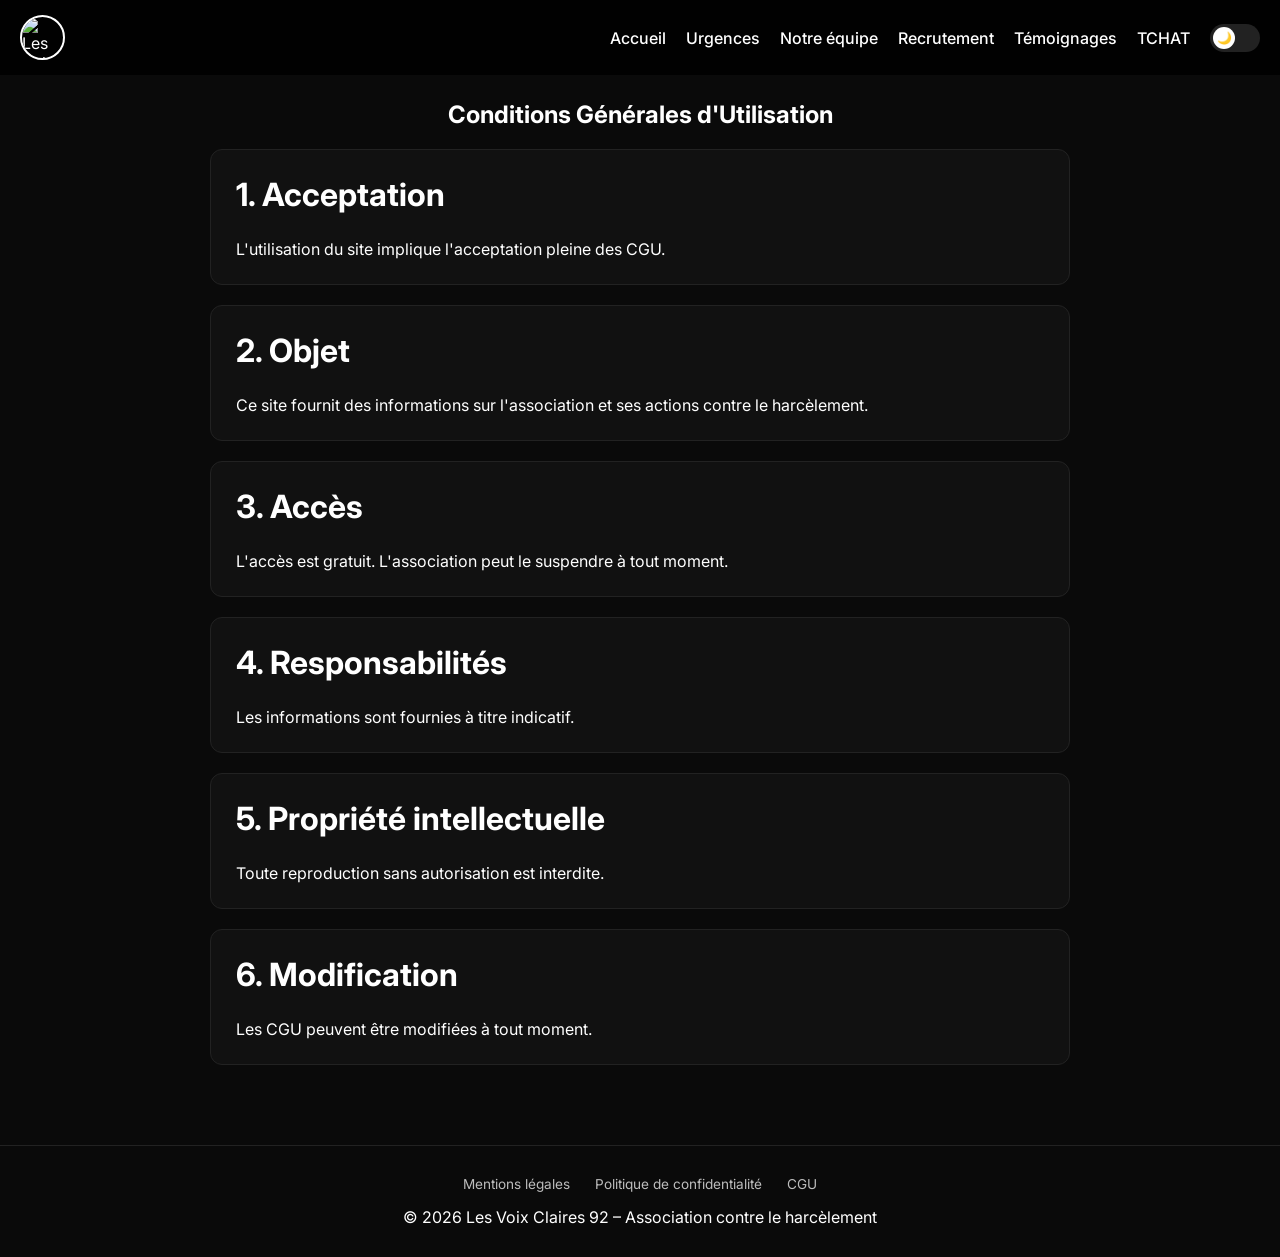
==== cgu.html @ 00bc0d0f "Update cgu.html" ====
<!DOCTYPE html>
<html lang="fr">
<head>
    <meta charset="UTF-8">
    <meta name="viewport" content="width=device-width, initial-scale=1.0">
    <title>CGU - Les Voix Claires 92</title>
    <link href="https://fonts.googleapis.com/css2?family=Inter:wght@300;400;600;800&display=swap" rel="stylesheet">
    <link rel="stylesheet" href="styles.css">
    <link rel="icon" href="Logo.png">
</head>
<body>
    <nav>
        <img src="Logo.png" alt="Les Voix Claires">
        <button class="menu-toggle" aria-label="Menu">
            <span class="hamburger"></span>
        </button>
        <div class="nav-links">
            <a href="index.html">Accueil</a>
            <a href="urgence.html">Urgences</a>
            <a href="equipe.html">Notre équipe</a>
            <a href="recrutement.html">Recrutement</a>
            <a href="temoignages.html">Témoignages</a>
            <a href="encoursdecréation.html">TCHAT</a>
            <div class="theme-switch" onclick="toggleTheme()">
                <span id="themeIcon">🌙</span>
            </div>
        </div>
    </nav>

    <div class="menu-overlay"></div>

    <section class="page-content">
        <h1>Conditions Générales d'Utilisation</h1>
        
        <div class="card-section">
            <h2>1. Acceptation</h2>
            <p>L'utilisation du site implique l'acceptation pleine des CGU.</p>
        </div>

        <div class="card-section">
            <h2>2. Objet</h2>
            <p>Ce site fournit des informations sur l'association et ses actions contre le harcèlement.</p>
        </div>

        <div class="card-section">
            <h2>3. Accès</h2>
            <p>L'accès est gratuit. L'association peut le suspendre à tout moment.</p>
        </div>

        <div class="card-section">
            <h2>4. Responsabilités</h2>
            <p>Les informations sont fournies à titre indicatif.</p>
        </div>

        <div class="card-section">
            <h2>5. Propriété intellectuelle</h2>
            <p>Toute reproduction sans autorisation est interdite.</p>
        </div>

        <div class="card-section">
            <h2>6. Modification</h2>
            <p>Les CGU peuvent être modifiées à tout moment.</p>
        </div>
    </section>

    <footer>
        <div class="footer-links">
            <a href="mentions-legales.html">Mentions légales</a>
            <a href="confidentialite.html">Politique de confidentialité</a>
            <a href="cgu.html">CGU</a>
        </div>
        <p>© 2026 Les Voix Claires 92 – Association contre le harcèlement</p>
    </footer>

    <script src="script.js"></script>
</body>
</html>
---- styles.css ----
:root {
    --bg: #0a0a0a;
    --text: #ffffff;
    --gray: #bdbdbd;
    --card: #111;
    --border: #222;
}

body.light {
    --bg: #f5f5f5;
    --text: #0a0a0a;
    --gray: #444;
    --card: #ffffff;
    --border: #ddd;
}

* {
    margin: 0;
    padding: 0;
    box-sizing: border-box;
}

body {
    font-family: 'Inter', sans-serif;
    background: var(--bg);
    color: var(--text);
    transition: background 0.3s ease, color 0.3s ease;
}

/* ===== NAVIGATION ===== */
nav {
    position: fixed;
    top: 0;
    width: 100%;
    padding: 15px 20px;
    display: flex;
    justify-content: space-between;
    align-items: center;
    background: rgba(0,0,0,0.85);
    backdrop-filter: blur(12px);
    z-index: 1000;
}

body.light nav {
    background: rgba(255,255,255,0.85);
}

nav img {
    height: 45px;
    width: 45px;
    border-radius: 50%;
    object-fit: cover;
    border: 2px solid var(--text);
}

.nav-links {
    display: flex;
    align-items: center;
    gap: 20px;
}

nav a {
    color: var(--text);
    text-decoration: none;
    font-weight: 500;
    white-space: nowrap;
}

/* ===== MENU MOBILE ===== */
.menu-toggle {
    display: none;
    background: none;
    border: none;
    cursor: pointer;
    padding: 10px;
    z-index: 1001;
}

.hamburger {
    display: block;
    width: 25px;
    height: 3px;
    background: var(--text);
    position: relative;
}

.hamburger::before,
.hamburger::after {
    content: '';
    position: absolute;
    width: 25px;
    height: 3px;
    background: var(--text);
    transition: 0.3s;
}

.hamburger::before { top: -8px; }
.hamburger::after { bottom: -8px; }

.menu-toggle.active .hamburger {
    background: transparent;
}

.menu-toggle.active .hamburger::before {
    transform: rotate(45deg);
    top: 0;
}

.menu-toggle.active .hamburger::after {
    transform: rotate(-45deg);
    bottom: 0;
}

.menu-overlay {
    position: fixed;
    top: 0;
    left: 0;
    width: 100%;
    height: 100%;
    background: rgba(0,0,0,0.5);
    z-index: 999;
    opacity: 0;
    visibility: hidden;
    transition: 0.3s;
}

.menu-overlay.active {
    opacity: 1;
    visibility: visible;
}

/* ===== RESPONSIVE MOBILE ===== */
@media (max-width: 768px) {
    .menu-toggle {
        display: block;
    }
    
    .nav-links {
        position: fixed;
        top: 0;
        right: -100%;
        width: 70%;
        max-width: 280px;
        height: 100vh;
        background: var(--bg);
        flex-direction: column;
        justify-content: center;
        align-items: center;
        gap: 25px;
        transition: right 0.3s ease;
        z-index: 1000;
        border-left: 1px solid var(--border);
    }
    
    .nav-links.active {
        right: 0;
    }
    
    nav a {
        font-size: 1.1rem;
    }
}

/* ===== HERO ===== */
.hero {
    min-height: 100vh;
    display: flex;
    flex-direction: column;
    justify-content: center;
    align-items: center;
    text-align: center;
    padding: 100px 20px 60px;
}

.hero h1 {
    font-size: 2.5rem;
    font-weight: 800;
}

.hero span {
    color: var(--gray);
    font-size: 2rem;
}

.hero p {
    margin-top: 20px;
    max-width: 600px;
    color: var(--gray);
}

.hero button {
    margin-top: 30px;
    padding: 14px 40px;
    border: 2px solid var(--text);
    background: transparent;
    color: var(--text);
    cursor: pointer;
    transition: 0.3s;
}

.hero button:hover {
    background: var(--text);
    color: var(--bg);
}

/* ===== SECTIONS ===== */
section {
    padding: 80px 20px;
    max-width: 1100px;
    margin: auto;
}

section h2 {
    font-size: 2rem;
    margin-bottom: 25px;
}

/* ===== CARDS ===== */
.cards {
    display: grid;
    grid-template-columns: repeat(auto-fit, minmax(250px, 1fr));
    gap: 25px;
    margin-top: 40px;
}

.card {
    background: var(--card);
    border: 1px solid var(--border);
    padding: 25px;
    border-radius: 12px;
    transition: 0.3s;
}

.card:hover {
    transform: translateY(-5px);
    border-color: var(--text);
}

/* ===== DISCORD ===== */
.discord {
    text-align: center;
    background: var(--card);
    padding: 60px 20px;
}

.discord a {
    display: inline-block;
    margin: 20px 10px 0;
    padding: 12px 35px;
    border: 2px solid var(--text);
    color: var(--text);
    text-decoration: none;
    font-weight: 600;
    transition: 0.3s;
    border-radius: 40px;
}

.discord a:hover {
    background: var(--text);
    color: var(--bg);
}

/* ===== FOOTER ===== */
footer {
    padding: 30px 20px;
    text-align: center;
    border-top: 1px solid var(--border);
}

.footer-links {
    display: flex;
    justify-content: center;
    gap: 25px;
    margin-bottom: 15px;
    flex-wrap: wrap;
}

.footer-links a {
    color: var(--gray);
    text-decoration: none;
    font-size: 0.85rem;
}

.footer-links a:hover {
    color: var(--text);
}

/* ===== FORMULAIRES ===== */
.page-content {
    padding: 100px 20px 60px;
    max-width: 900px;
    margin: auto;
}

.page-content h1 {
    text-align: center;
    margin-bottom: 20px;
}

.card-section {
    background: var(--card);
    border: 1px solid var(--border);
    padding: 25px;
    border-radius: 12px;
    margin-bottom: 20px;
}

.form-group {
    margin-bottom: 20px;
}

.form-group label {
    display: block;
    margin-bottom: 8px;
    font-weight: 600;
}

.form-group input,
.form-group select,
.form-group textarea {
    width: 100%;
    padding: 12px;
    background: var(--card);
    border: 1px solid var(--border);
    border-radius: 8px;
    color: var(--text);
}

.btn-submit, .submit {
    width: 100%;
    padding: 14px;
    background: transparent;
    border: 2px solid var(--text);
    color: var(--text);
    font-weight: 600;
    cursor: pointer;
    border-radius: 8px;
    transition: 0.3s;
}

.btn-submit:hover, .submit:hover {
    background: var(--text);
    color: var(--bg);
}

/* ===== THEME SWITCH ===== */
.theme-switch {
    width: 50px;
    height: 28px;
    background: var(--border);
    border-radius: 999px;
    cursor: pointer;
    display: flex;
    align-items: center;
    padding: 0 3px;
}

.theme-switch span {
    width: 22px;
    height: 22px;
    background: var(--text);
    border-radius: 50%;
    display: flex;
    align-items: center;
    justify-content: center;
    font-size: 12px;
    transition: transform 0.3s;
}

body.light .theme-switch span {
    transform: translateX(22px);
}

/* ===== TÉMOIGNAGES ===== */
.testimonial-content {
    font-style: italic;
    margin-bottom: 15px;
    line-height: 1.6;
}

.testimonial-author {
    text-align: right;
    font-size: 0.85rem;
    color: var(--gray);
    border-top: 1px solid var(--border);
    padding-top: 12px;
}

/* ===== CHAT ===== */
.chat-container {
    max-width: 800px;
    margin: 0 auto;
}

.info-card {
    background: var(--card);
    border: 1px solid var(--border);
    border-radius: 16px;
    padding: 30px;
    text-align: center;
    margin-bottom: 30px;
}

.hours-list {
    display: flex;
    justify-content: center;
    gap: 20px;
    margin: 20px 0;
    flex-wrap: wrap;
}

.hour-item {
    background: var(--border);
    padding: 5px 12px;
    border-radius: 20px;
    font-size: 0.85rem;
}

.disclaimer {
    margin-top: 30px;
    padding: 15px;
    background: rgba(255,0,0,0.1);
    border-radius: 8px;
    font-size: 0.85rem;
    text-align: center;
}

/* ===== RESPONSIVE SUPPLEMENTAIRE ===== */
@media (max-width: 480px) {
    .hero h1 {
        font-size: 1.8rem;
    }
    
    .hero span {
        font-size: 1.4rem;
    }
    
    section h2 {
        font-size: 1.6rem;
    }
    
    .cards {
        grid-template-columns: 1fr;
    }
    
    .footer-links {
        gap: 15px;
    }
    
    .hours-list {
        flex-direction: column;
        align-items: center;
        gap: 10px;
    }
}
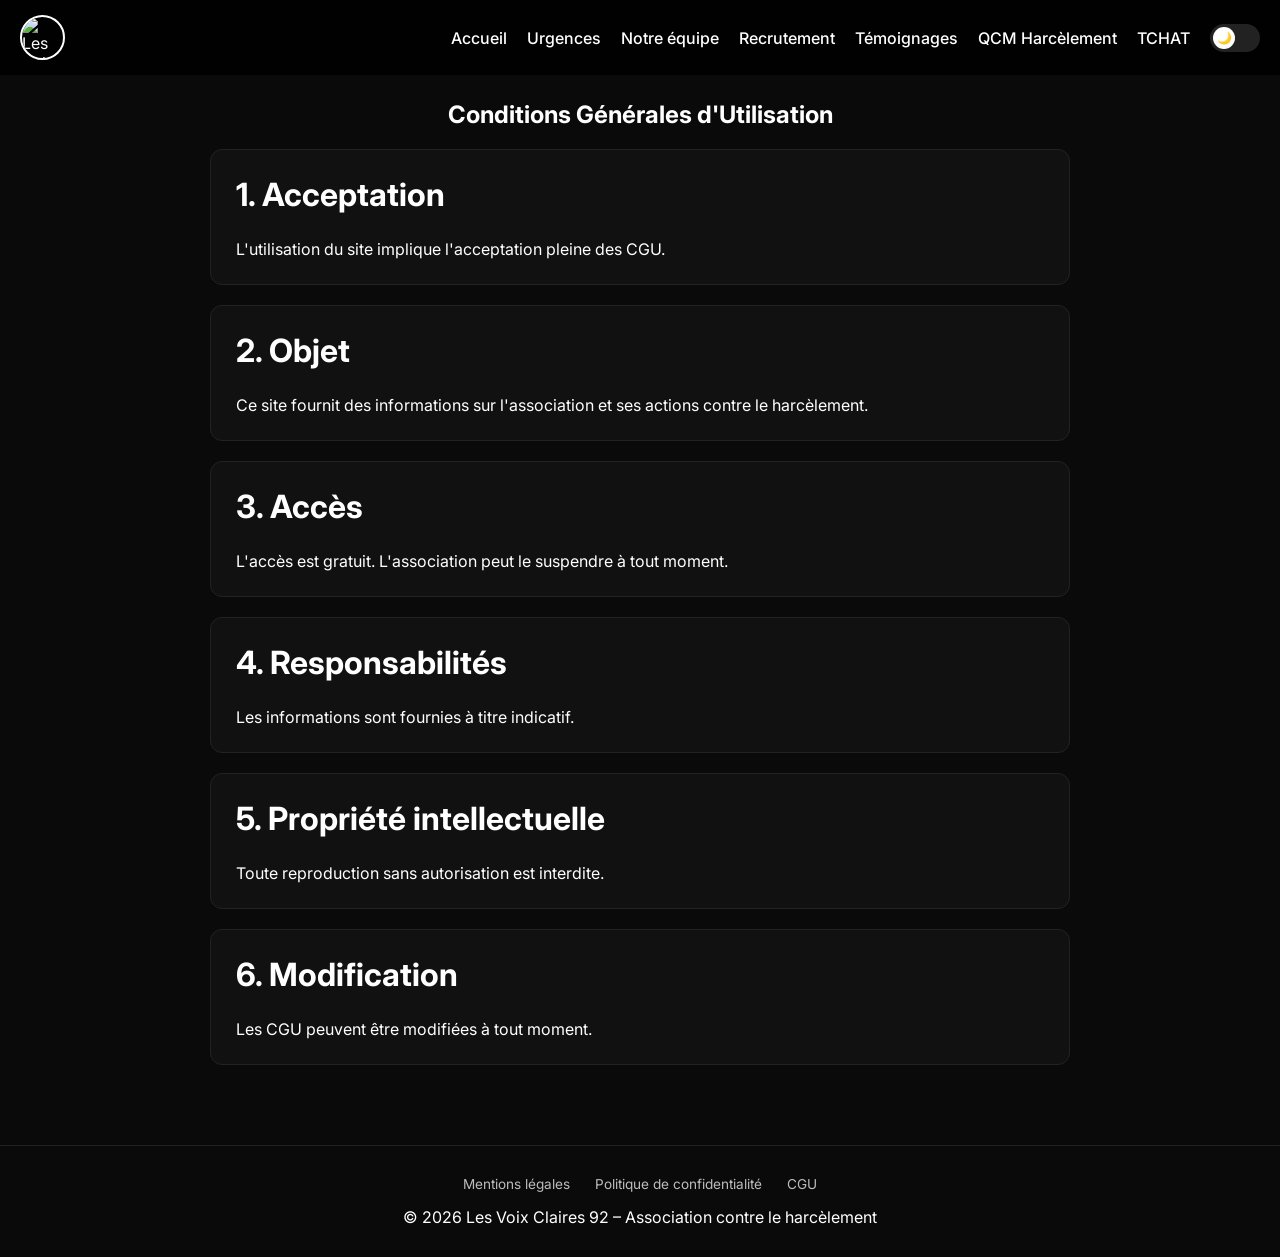
==== commit b43fa29f: "Update cgu.html" ====
--- a/cgu.html
+++ b/cgu.html
@@ -20,7 +20,8 @@
             <a href="equipe.html">Notre équipe</a>
             <a href="recrutement.html">Recrutement</a>
             <a href="temoignages.html">Témoignages</a>
-            <a href="encoursdecréation.html">TCHAT</a>
+            <a href="encoursdecréation.html">QCM Harcèlement</a>
+            <a href="tchat.html">TCHAT</a>
             <div class="theme-switch" onclick="toggleTheme()">
                 <span id="themeIcon">🌙</span>
             </div>
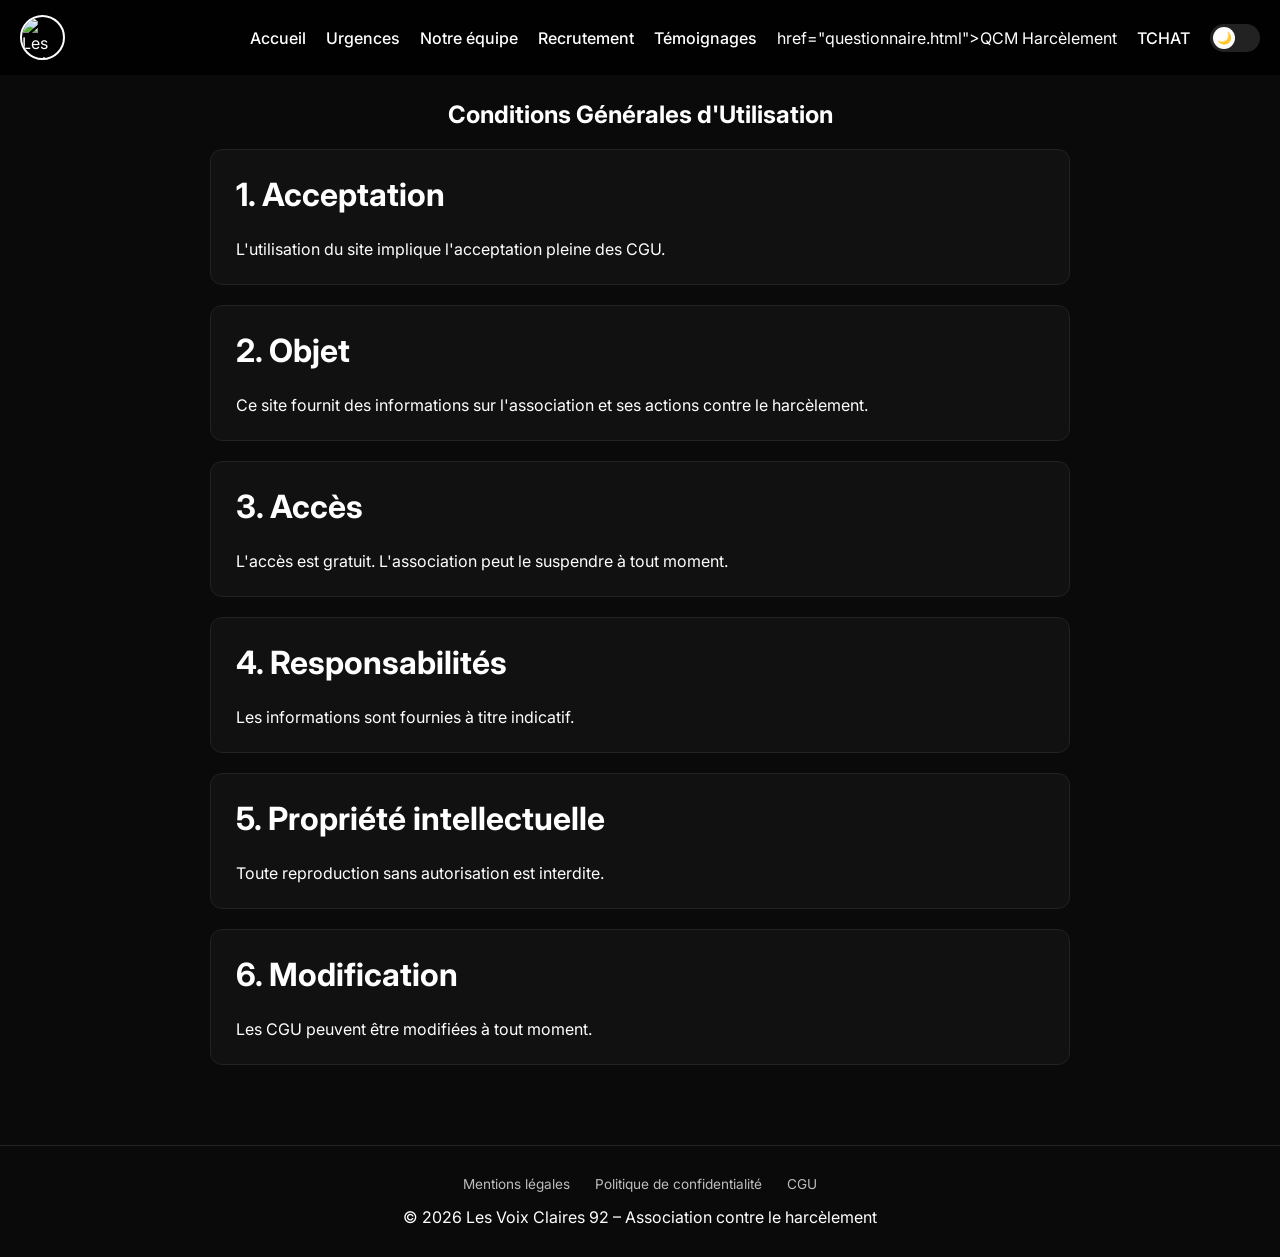
==== commit 76cc69d8: "Update cgu.html" ====
--- a/cgu.html
+++ b/cgu.html
@@ -20,7 +20,7 @@
             <a href="equipe.html">Notre équipe</a>
             <a href="recrutement.html">Recrutement</a>
             <a href="temoignages.html">Témoignages</a>
-            <a href="encoursdecréation.html">QCM Harcèlement</a>
+             href="questionnaire.html">QCM Harcèlement</a>
             <a href="tchat.html">TCHAT</a>
             <div class="theme-switch" onclick="toggleTheme()">
                 <span id="themeIcon">🌙</span>
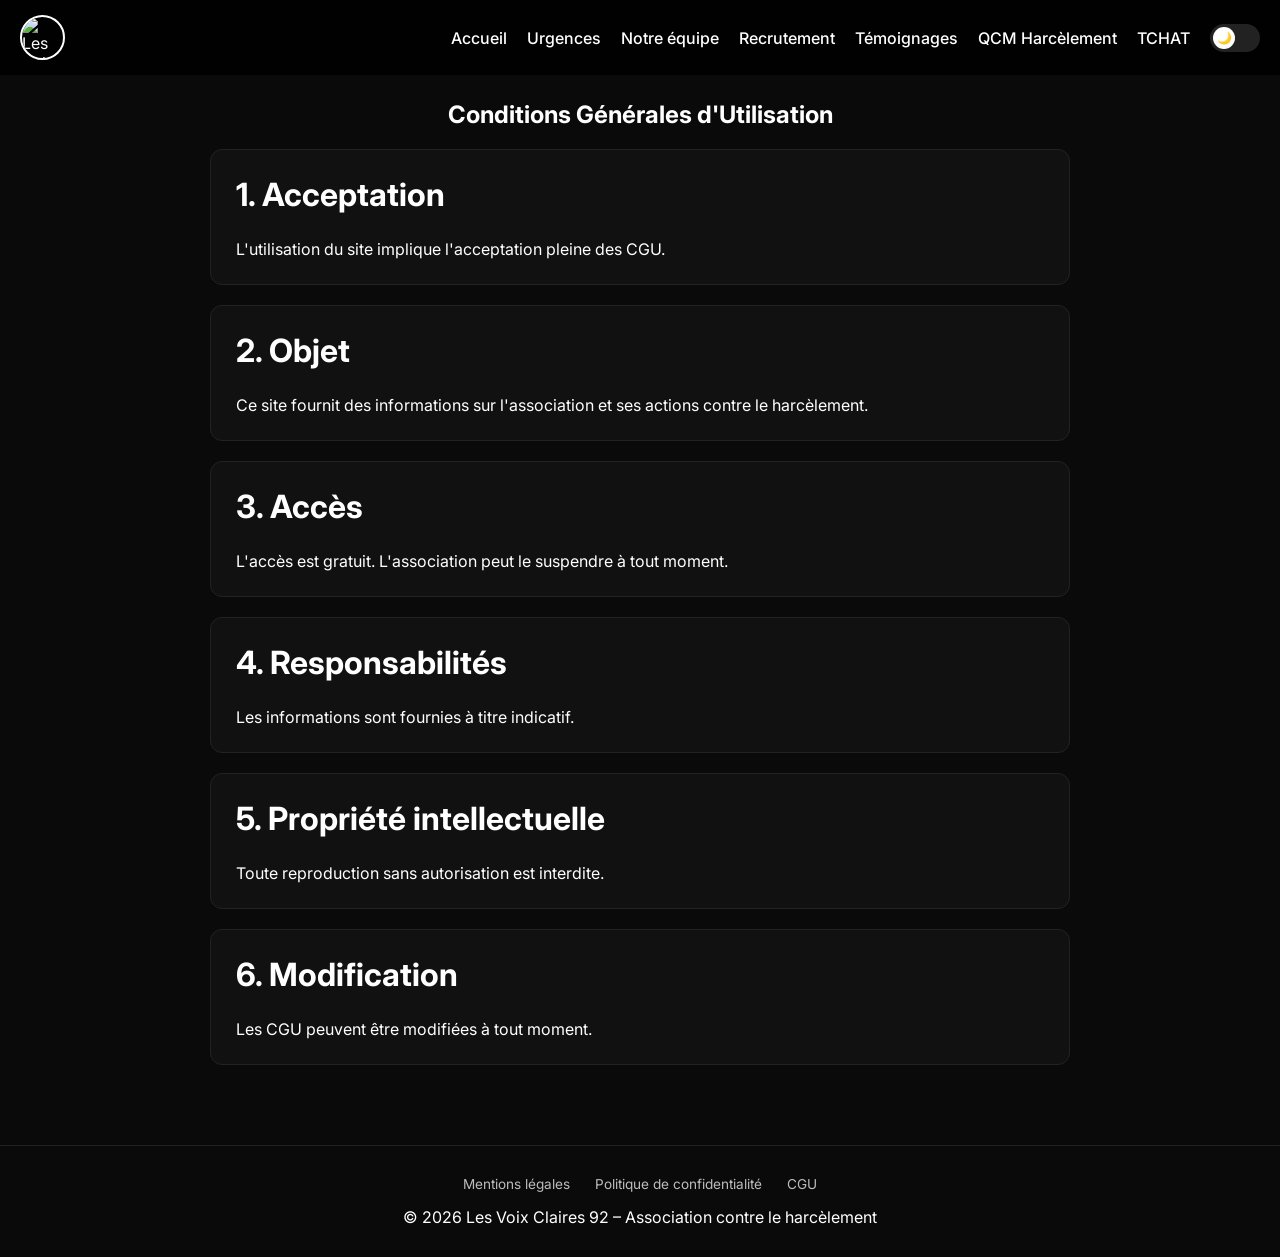
==== commit 95a233c7: "Update cgu.html" ====
--- a/cgu.html
+++ b/cgu.html
@@ -20,7 +20,7 @@
             <a href="equipe.html">Notre équipe</a>
             <a href="recrutement.html">Recrutement</a>
             <a href="temoignages.html">Témoignages</a>
-             href="questionnaire.html">QCM Harcèlement</a>
+            <a href="questionnaire.html">QCM Harcèlement</a>
             <a href="tchat.html">TCHAT</a>
             <div class="theme-switch" onclick="toggleTheme()">
                 <span id="themeIcon">🌙</span>
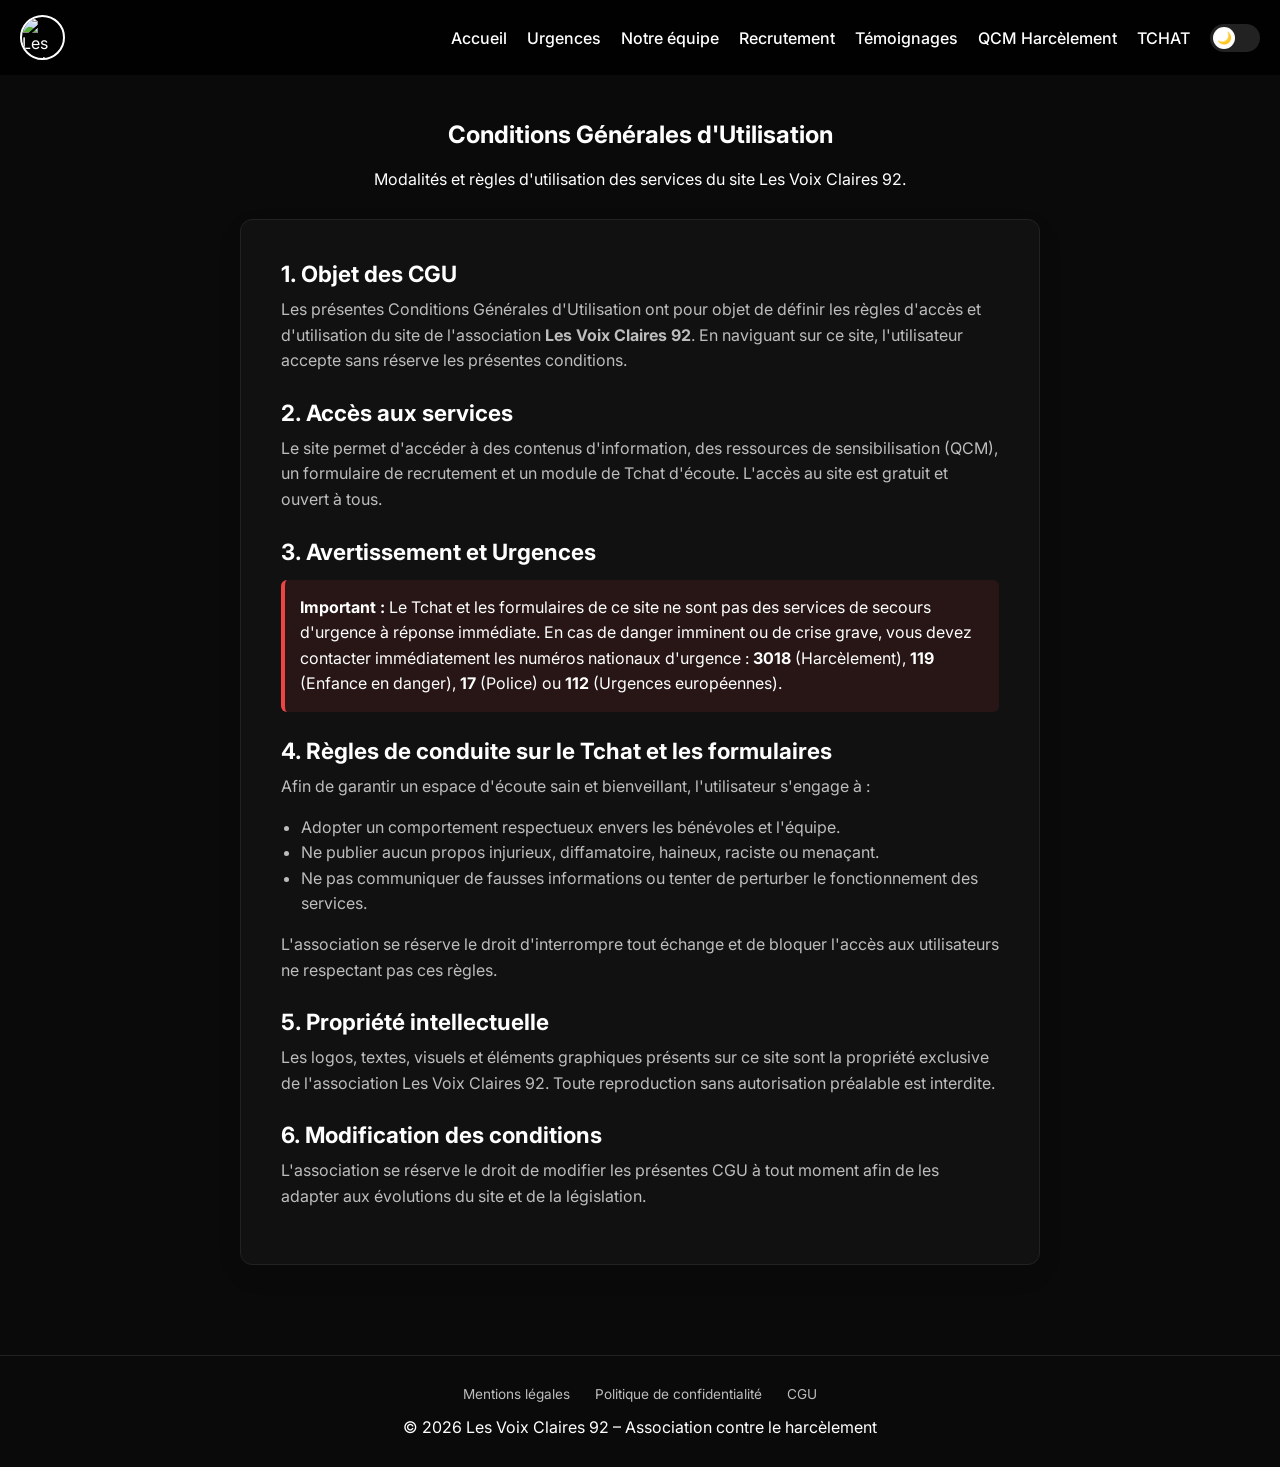
==== commit defe7212: "Update cgu.html" ====
--- a/cgu.html
+++ b/cgu.html
@@ -3,12 +3,58 @@
 <head>
     <meta charset="UTF-8">
     <meta name="viewport" content="width=device-width, initial-scale=1.0">
-    <title>CGU - Les Voix Claires 92</title>
+    <title>Conditions Générales d'Utilisation - Les Voix Claires 92</title>
     <link href="https://fonts.googleapis.com/css2?family=Inter:wght@300;400;600;800&display=swap" rel="stylesheet">
     <link rel="stylesheet" href="styles.css">
     <link rel="icon" href="Logo.png">
+    <style>
+        .legal-container {
+            max-width: 800px;
+            margin: 0 auto;
+            text-align: left;
+        }
+        .legal-card {
+            background: var(--card);
+            border: 1px solid var(--border);
+            padding: 40px;
+            border-radius: 12px;
+            box-shadow: 0 10px 30px rgba(0, 0, 0, 0.05);
+            margin-bottom: 30px;
+        }
+        .legal-card h2 {
+            font-size: 1.4rem;
+            margin-top: 25px;
+            margin-bottom: 10px;
+            color: var(--text);
+        }
+        .legal-card h2:first-child {
+            margin-top: 0;
+        }
+        .legal-card p, .legal-card ul {
+            font-size: 1rem;
+            line-height: 1.6;
+            color: var(--gray, #666);
+            margin-bottom: 15px;
+        }
+        .legal-card ul {
+            padding-left: 20px;
+        }
+        .alert-box {
+            background: rgba(239, 68, 68, 0.1);
+            border-left: 4px solid #ef4444;
+            padding: 15px;
+            border-radius: 6px;
+            margin: 15px 0;
+        }
+    </style>
 </head>
 <body>
+    <script>
+        if (localStorage.getItem('theme') === 'light') {
+            document.body.classList.add('light');
+        }
+    </script>
+
     <nav>
         <img src="Logo.png" alt="Les Voix Claires">
         <button class="menu-toggle" aria-label="Menu">
@@ -30,37 +76,38 @@
 
     <div class="menu-overlay"></div>
 
-    <section class="page-content">
+    <section class="page-content" style="padding-top: 120px;">
         <h1>Conditions Générales d'Utilisation</h1>
+        <p class="intro-text" style="text-align: center; margin-bottom: 30px;">Modalités et règles d'utilisation des services du site Les Voix Claires 92.</p>
         
-        <div class="card-section">
-            <h2>1. Acceptation</h2>
-            <p>L'utilisation du site implique l'acceptation pleine des CGU.</p>
-        </div>
+        <div class="legal-container">
+            <div class="legal-card">
+                <h2>1. Objet des CGU</h2>
+                <p>Les présentes Conditions Générales d'Utilisation ont pour objet de définir les règles d'accès et d'utilisation du site de l'association <strong>Les Voix Claires 92</strong>. En naviguant sur ce site, l'utilisateur accepte sans réserve les présentes conditions.</p>
 
-        <div class="card-section">
-            <h2>2. Objet</h2>
-            <p>Ce site fournit des informations sur l'association et ses actions contre le harcèlement.</p>
-        </div>
+                <h2>2. Accès aux services</h2>
+                <p>Le site permet d'accéder à des contenus d'information, des ressources de sensibilisation (QCM), un formulaire de recrutement et un module de Tchat d'écoute. L'accès au site est gratuit et ouvert à tous.</p>
 
-        <div class="card-section">
-            <h2>3. Accès</h2>
-            <p>L'accès est gratuit. L'association peut le suspendre à tout moment.</p>
-        </div>
+                <h2>3. Avertissement et Urgences</h2>
+                <div class="alert-box">
+                    <p style="margin: 0; color: var(--text);"><strong>Important :</strong> Le Tchat et les formulaires de ce site ne sont pas des services de secours d'urgence à réponse immédiate. En cas de danger imminent ou de crise grave, vous devez contacter immédiatement les numéros nationaux d'urgence : <strong>3018</strong> (Harcèlement), <strong>119</strong> (Enfance en danger), <strong>17</strong> (Police) ou <strong>112</strong> (Urgences européennes).</p>
+                </div>
 
-        <div class="card-section">
-            <h2>4. Responsabilités</h2>
-            <p>Les informations sont fournies à titre indicatif.</p>
-        </div>
+                <h2>4. Règles de conduite sur le Tchat et les formulaires</h2>
+                <p>Afin de garantir un espace d'écoute sain et bienveillant, l'utilisateur s'engage à :</p>
+                <ul>
+                    <li>Adopter un comportement respectueux envers les bénévoles et l'équipe.</li>
+                    <li>Ne publier aucun propos injurieux, diffamatoire, haineux, raciste ou menaçant.</li>
+                    <li>Ne pas communiquer de fausses informations ou tenter de perturber le fonctionnement des services.</li>
+                </ul>
+                <p>L'association se réserve le droit d'interrompre tout échange et de bloquer l'accès aux utilisateurs ne respectant pas ces règles.</p>
 
-        <div class="card-section">
-            <h2>5. Propriété intellectuelle</h2>
-            <p>Toute reproduction sans autorisation est interdite.</p>
-        </div>
+                <h2>5. Propriété intellectuelle</h2>
+                <p>Les logos, textes, visuels et éléments graphiques présents sur ce site sont la propriété exclusive de l'association Les Voix Claires 92. Toute reproduction sans autorisation préalable est interdite.</p>
 
-        <div class="card-section">
-            <h2>6. Modification</h2>
-            <p>Les CGU peuvent être modifiées à tout moment.</p>
+                <h2>6. Modification des conditions</h2>
+                <p>L'association se réserve le droit de modifier les présentes CGU à tout moment afin de les adapter aux évolutions du site et de la législation.</p>
+            </div>
         </div>
     </section>
 
@@ -75,4 +122,4 @@
 
     <script src="script.js"></script>
 </body>
-</html>+</html>
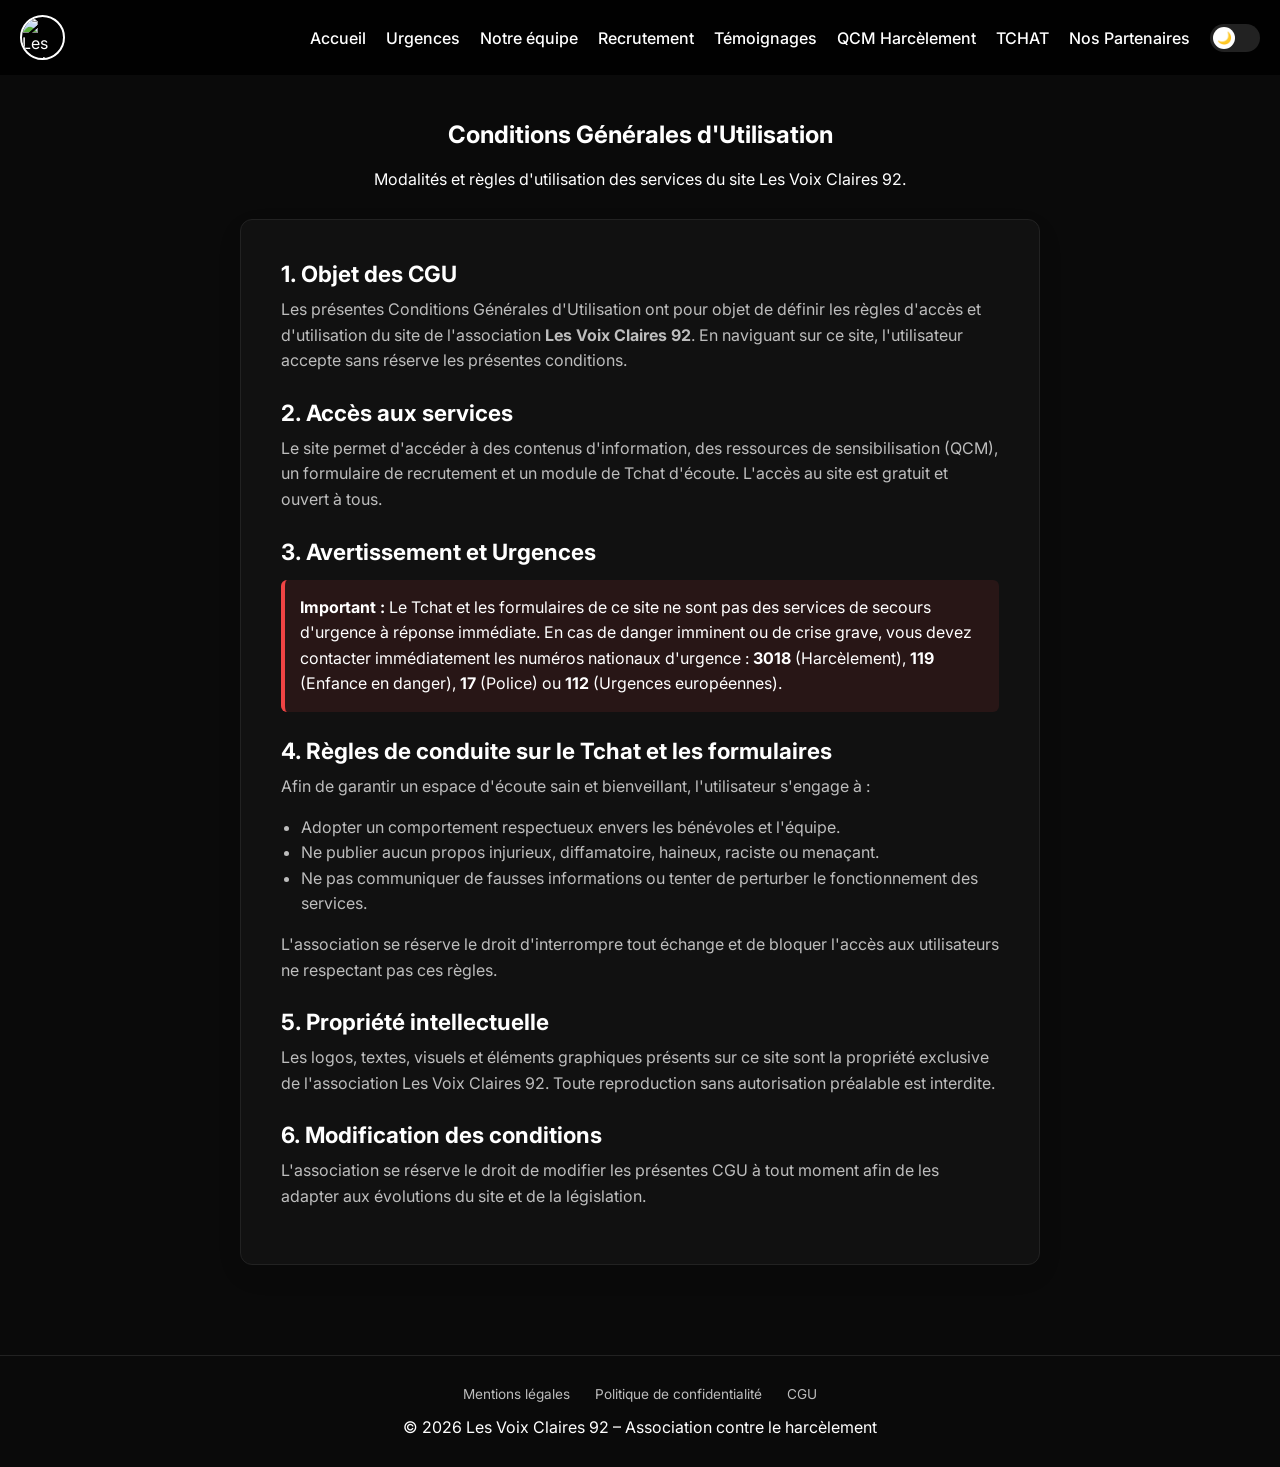
==== commit 14691145: "Update cgu.html" ====
--- a/cgu.html
+++ b/cgu.html
@@ -68,6 +68,7 @@
             <a href="temoignages.html">Témoignages</a>
             <a href="questionnaire.html">QCM Harcèlement</a>
             <a href="tchat.html">TCHAT</a>
+             <a href="partenaires.html">Nos Partenaires</a>
             <div class="theme-switch" onclick="toggleTheme()">
                 <span id="themeIcon">🌙</span>
             </div>
